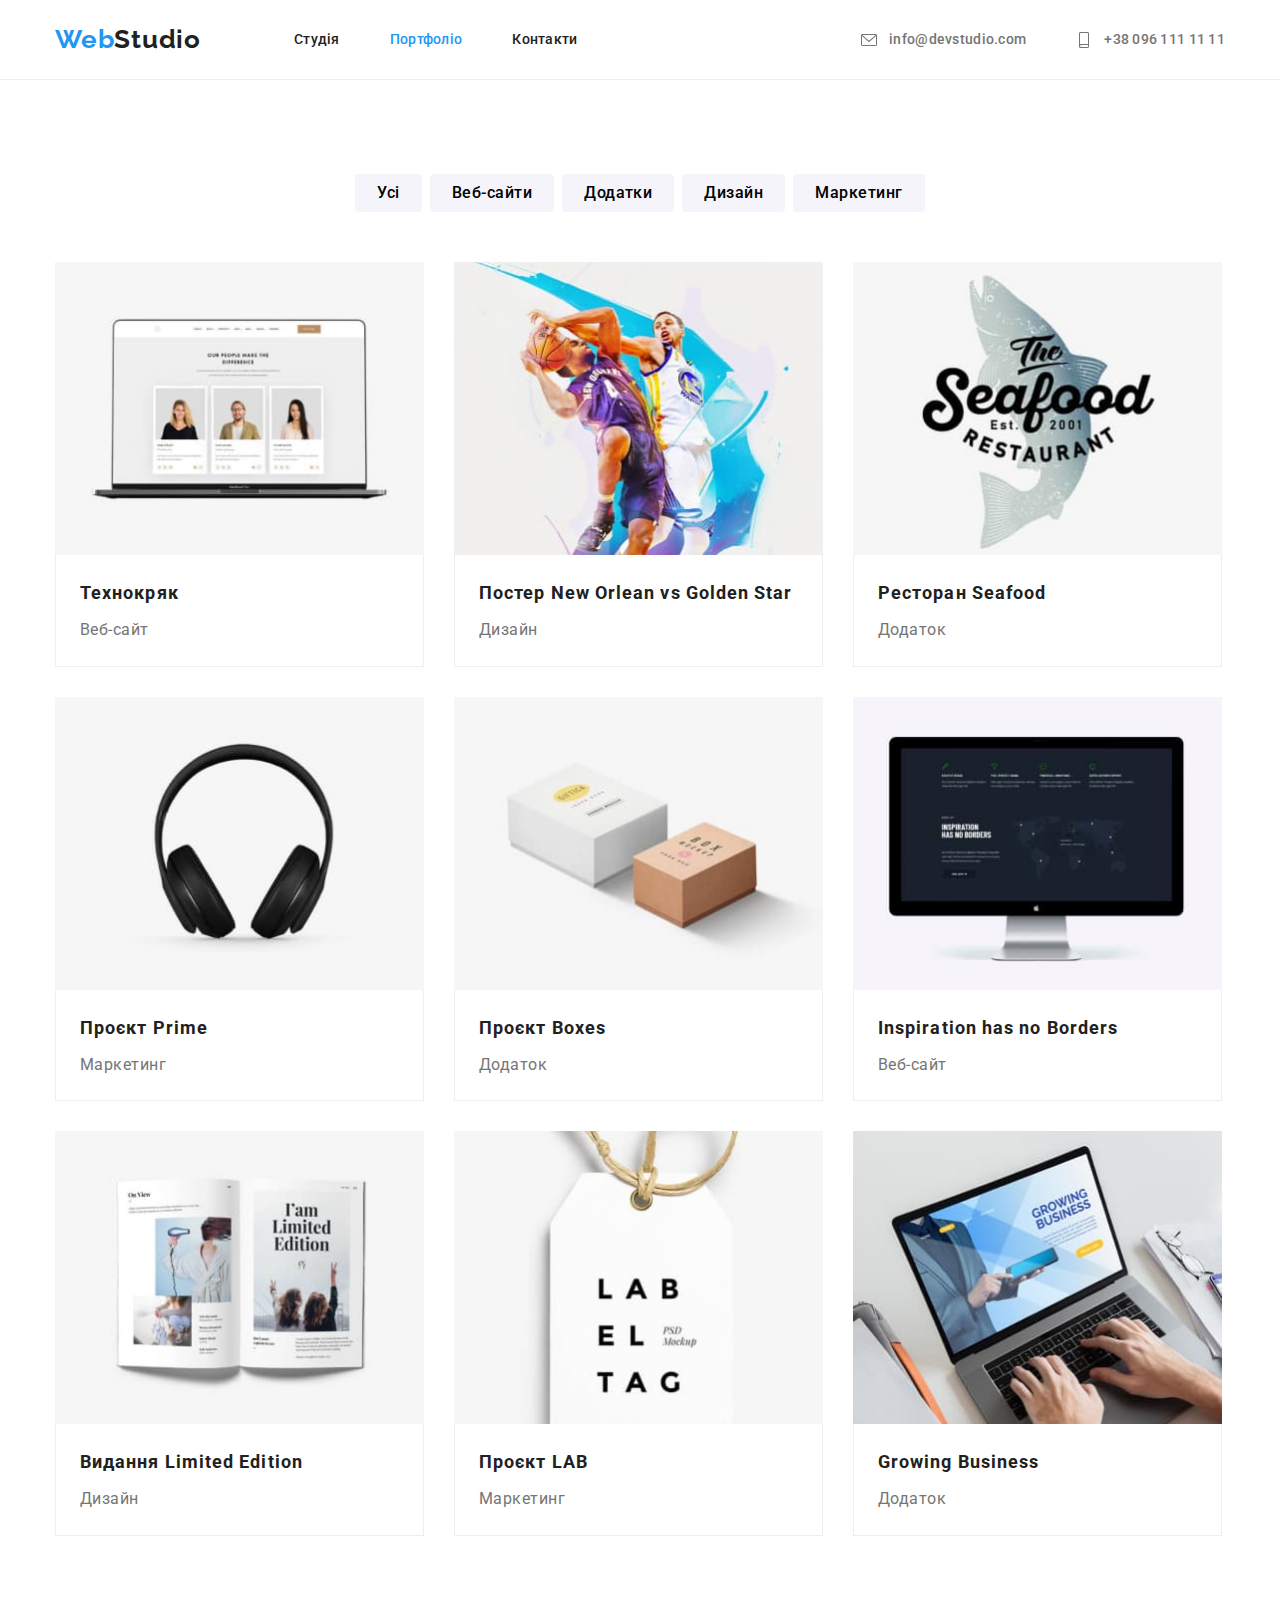
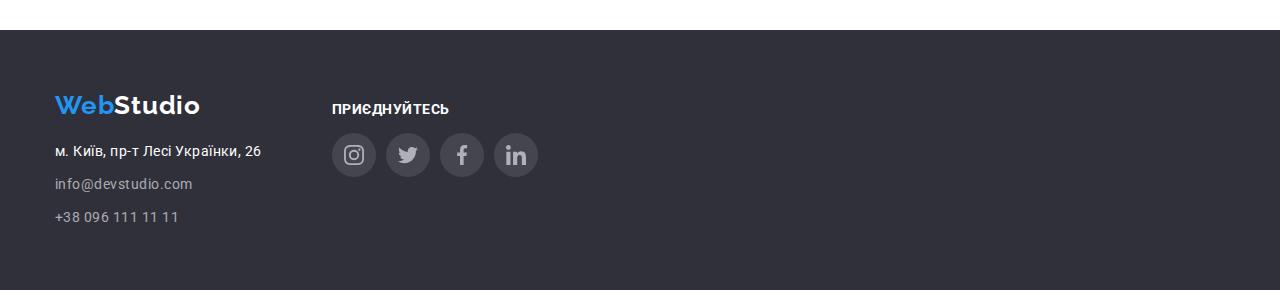
==== portfolio.html @ c371c7fb "Copy files into the new repo" ====
<!DOCTYPE html>
<html lang="uk">
  <head>
    <meta charset="UTF-8" />
    <meta http-equiv="X-UA-Compatible" content="IE=edge" />
    <meta name="viewport" content="width=device-width, initial-scale=1.0" />
    <title>Портфоліо</title>
    <link rel="preconnect" href="https://fonts.googleapis.com" />
    <link rel="preconnect" href="https://fonts.gstatic.com" crossorigin />
    <link
      href="https://fonts.googleapis.com/css2?family=Raleway:wght@700&family=Roboto:wght@400;500;700;900&display=swap"
      rel="stylesheet"
    />
    <link
      rel="stylesheet"
      href="https://cdnjs.cloudflare.com/ajax/libs/modern-normalize/1.1.0/modern-normalize.min.css"
    />
    <link rel="stylesheet" href="./css/styles.css" />
  </head>
  <body>
    <header>
      <div class="container container-header">
        <nav class="header-navigation">
          <a href="./index.html" class="logo">Web<span class="logo-dark">Studio</span></a>
          <ul class="site-nav">
            <li class="item">
              <a href="./index.html" class="link">Студія</a>
            </li>
            <li class="item">
              <a href="./portfolio.html" class="link current">Портфоліо</a>
            </li>
            <li class="item">
              <a href="" class="link">Контакти</a>
            </li>
          </ul>
        </nav>

        <ul class="head-contacts">
          <li class="item">
            <a href="mailto:info@devstudio.com" class="mail">
              <svg class="mail-icon-header">
                <use href="./images/icons.svg#icon-mail"></use>
              </svg>
              info@devstudio.com
            </a>
          </li>
          <li class="item">
            <a href="tel.+380961111111" class="phone">
              <svg class="phone-icon-header">
                <use href="./images/icons.svg#icon-smartphone"></use>
              </svg>
              +38 096 111 11 11
            </a>
          </li>
        </ul>
      </div>
    </header>

    <main>
      <section class="section portfolio">
        <div class="container">
          <h1 class="portfolio-hidden-title">Наші роботи на сторінці портфоліо</h1>

          <ul class="buttons-list">
            <li><button type="button" class="button">Усі</button></li>
            <li><button type="button" class="button">Веб-сайти</button></li>
            <li><button type="button" class="button">Додатки</button></li>
            <li><button type="button" class="button">Дизайн</button></li>
            <li><button type="button" class="button">Маркетинг</button></li>
          </ul>

          <ul class="project-set">
            <li class="project">
              <a class="section-link" href="">
                <img src="./images/portfolio/technokriak.jpg" alt="Зображення проєкту" width="369" />
                <div class="project-text-block">
                  <h2 class="project-title">Технокряк</h2>
                  <p class="project-text">Веб-сайт</p>
                </div>
              </a>
            </li>

            <li class="project">
              <a class="section-link" href="">
                <img
                  src="./images/portfolio/neworlean.jpg"
                  alt="Постер з двома чоловіками, що грають в баскетбол"
                  width="369"
                />
                <div class="project-text-block">
                  <h2 class="project-title">Постер New Orlean vs Golden Star</h2>
                  <p class="project-text">Дизайн</p>
                </div>
              </a>
            </li>

            <li class="project">
              <a class="section-link" href="">
                <img src="./images/portfolio/seafood.jpg" alt="Логотип ресторану морепродуктів" width="369" />
                <div class="project-text-block">
                  <h2 class="project-title">Ресторан Seafood</h2>
                  <p class="project-text">Додаток</p>
                </div>
              </a>
            </li>

            <li class="project">
              <a class="section-link" href="">
                <img src="./images/portfolio/prime.jpg" alt="Чорні навушники на білому фоні" width="369" />
                <div class="project-text-block">
                  <h2 class="project-title">Проєкт Prime</h2>
                  <p class="project-text">Маркетинг</p>
                </div>
              </a>
            </li>

            <li class="project">
              <a class="section-link" href="">
                <img src="./images/portfolio/box.jpg" alt="Дві коробки на білому фоні" width="369" />
                <div class="project-text-block">
                  <h2 class="project-title">Проєкт Boxes</h2>
                  <p class="project-text">Додаток</p>
                </div>
              </a>
            </li>

            <li class="project">
              <a class="section-link" href="">
                <img src="./images/portfolio/monitor.jpg" alt="Монітор із описом проєкту" width="369" />
                <div class="project-text-block">
                  <h2 class="project-title">Inspiration has no Borders</h2>
                  <p class="project-text">Веб-сайт</p>
                </div>
              </a>
            </li>

            <li class="project">
              <a class="section-link" href="">
                <img src="./images/portfolio/magazine.jpg" alt="Розгортка журналу" width="369" />
                <div class="project-text-block">
                  <h2 class="project-title">Видання Limited Edition</h2>
                  <p class="project-text">Дизайн</p>
                </div>
              </a>
            </li>

            <li class="project">
              <a class="section-link" href="">
                <img src="./images/portfolio/lab.jpg" alt="Макет проєкту" width="369" />
                <div class="project-text-block">
                  <h2 class="project-title">Проєкт LAB</h2>
                  <p class="project-text">Маркетинг</p>
                </div>
              </a>
            </li>

            <li class="project">
              <a class="section-link" href="">
                <img
                  src="./images/portfolio/business.jpg"
                  alt="Ноутбук із заставкою прєкту та руками на клавіатурі"
                  width="369"
                />
                <div class="project-text-block">
                  <h2 class="project-title">Growing Business</h2>
                  <p class="project-text">Додаток</p>
                </div>
              </a>
            </li>
          </ul>
        </div>
      </section>
    </main>
    <!-- Footer -->
    <footer>
      <section class="footer">
        <div class="container container-footer">
          <div class="main-info-footer">
            <a href="./index.html" class="logo logo-footer">Web<span class="logo-light">Studio</span></a>
            <address>
              <ul class="footer-contacts">
                <li>
                  <a
                    href="https://www.google.com/maps/place/GlobalLogic/data=!4m7!3m6!1s0x473add3457831ed7:0x76c75eca488087b6!8m2!3d49.8379832!4d24.0086337!16s%2Fg%2F11h6slklg1!19sChIJ1x6DVzTdOkcRtoeASMpex3Y?authuser=0&hl=uk&rclk=1"
                    target="_blank"
                    rel="noreferrer noopener nofollow"
                    class="location"
                    >м. Київ, пр-т Лесі Українки, 26
                  </a>
                </li>
                <li>
                  <a href="mailto:info@devstudio.com" class="mail">info@devstudio.com</a>
                </li>
                <li>
                  <a href="tel.+380961111111" class="phone">+38 096 111 11 11</a>
                </li>
              </ul>
            </address>
          </div>
          <div class="social-info-footer">
            <h3 class="follow-header">приєднуйтесь</h3>
            <ul class="ul-list">
              <li class="social-link-footer">
                <a href="" class="only-link">
                  <svg class="social-icon-footer" width="" height="">
                    <use href="./images/icons.svg#icon-instagram" width="20" height="20"></use>
                  </svg>
                </a>
              </li>
              <li class="social-link-footer">
                <a href="" class="only-link">
                  <svg class="social-icon-footer">
                    <use href="./images/icons.svg#icon-twitter" width="20" height="20"></use>
                  </svg>
                </a>
              </li>
              <li class="social-link-footer">
                <a href="" class="only-link">
                  <svg class="social-icon-footer">
                    <use href="./images/icons.svg#icon-facebook" width="20" height="20"></use>
                  </svg>
                </a>
              </li>
              <li class="social-link-footer">
                <a href="" class="only-link">
                  <svg class="social-icon-footer">
                    <use href="./images/icons.svg#icon-linkedin" width="20" height="20"></use>
                  </svg>
                </a>
              </li>
            </ul>
          </div>
        </div>
      </section>
    </footer>
  </body>
</html>
---- css/styles.css ----
:root {
  --basic-white: #ffffff;
  --primary-text-color: #757575;
  --title-text-color: #212121;
  --accent-color: #2196f3;
  --background-white: #f5f5f5;
  --background-grey-buttons: #f5f4fa;
  --background-grey: #2f303a;
  --header-border-grey: #ECECEC;
  --portfolio-cards-border:#EEEEEE;
  --icon-grey: #AFB1B8;
  --footer-contacts-soft-grey: rgba(255, 255, 255, 0.6);
  --hero-gradient: linear-gradient(to right,
      rgba(47, 48, 58, 0.4),
      rgba(47, 48, 58, 0.4));
  --social-link-footer: rgba(255, 255, 255, 0.1);
  --client-box-border: #AFB1B8;
  
}
/* --------------------------------Загальне оформлення для сторінки--------------------------------- */
body {
  background-color: var(--basic-white);
  color: var(--primary-text-color);

  font-family: Roboto, sans-serif;
  letter-spacing: 0.03em;
  font-size: 16px;
}
/* -------------------------------------СПІЛЬНІ КОНТЕЙНЕРИ----------------------------------------------- */
.container {
  margin-left: auto;
  margin-right: auto;
  padding-left: 15px;
  padding-right: 15px;
  width: 1200px;
}
/* -----------------------------------Спільне скидання стилів ---------------------------------------- */
h1,
h2,
h3,
h4,
h5,
h6,
p,
ul {
  margin-top: 0;
  margin-bottom: 0;
}

ul {
  list-style: none;
}

/* -------------------------------------------Header----------------------------------------------------- */

header {
  border-bottom: 1px solid var(--header-border-grey);
}

.container-header {
  display: flex;
  align-items: center;

}

.header-navigation {
  display: flex;
  align-items: center;
}

.site-nav {
  display: flex;
  align-items: center;
  padding: 0;
  margin-left: 93px;
}

.site-nav .item:not(:last-child) {
  margin-right: 50px;
  margin-bottom: 0px;
}

.site-nav .link {
  display: block;
  padding-top: 32px;
  padding-bottom: 32px;


  color: var(--title-text-color);
  text-decoration: none;
  font-weight: 500;
  font-size: 14px;
  line-height: 1.1;
  letter-spacing: 0.02em;
}


.site-nav .link.current {
  color: var(--accent-color);
}


/* .mail-icon-header,
.phone-icon-header {

} */
/* -------------------------------------------Logo general------------------------------------------------ */
.logo {
  font-family: Raleway;
  font-weight: 700;
  font-size: 26px;
  line-height: 1.17;
  letter-spacing: 0.03em;

  color: var(--accent-color);
  text-decoration-line: none;
  
}

.logo-dark {
  color: var(--title-text-color);
}

.logo-light {
  color: var(--basic-white);
}


/* -----------------------------------------Header contacts-------------------------------------------- */

.head-contacts {
  display: block;
  display: flex;
  padding: 0;
  margin-left: auto;
  font-size: 14px;
}

.head-contacts .phone,
.head-contacts .mail {
  font-weight: 500;
  line-height: 1.14;
  letter-spacing: 0.02em;
  color: var(--primary-text-color);
}

.head-contacts .item + .item {
margin-left: 50px;
}

.phone,
.mail,
.location {
  text-decoration: none;
  font-size: 14px;
  line-height: 1.7;
}

.location {
  color: var(--basic-white);
}

.phone, 
.mail {
  color: var(--footer-contacts-soft-grey);
  display: flex;
  column-gap: 12px;
}

.phone:hover,
.phone:focus,
.mail:focus,
.mail:hover {
  color: var(--accent-color);
}

.mail:hover .mail-icon-header,
.mail:focus .mail-icon-header,
.phone:hover .phone-icon-header,
.phone:focus .phone-icon-header {
  fill: var(--accent-color);
}


.mail-icon-header,
.phone-icon-header {
  Width: 16px;
  Height: 16px;
  fill: var(--primary-text-color);
}
/* ----------------------------------------- hero---------------------------------------------------- */

.hero {
  padding-top: 200px;
  padding-bottom: 200px;
  text-align: center;

  background-color: var(--background-grey);
  background-image: var(--hero-gradient),
  url(../images/hero-bg.jpg);
  background-repeat: no-repeat;
  background-position: center;
  background-size: cover;
  max-width: 1600px;
  height: 600px;
  margin: auto;

}

.hero-title {
  width: 696px;
  margin-left: auto;
  margin-right: auto;
  margin-bottom: 30px;

  color: var(--basic-white);
  font-weight: 900;
  font-size: 44px;
  line-height: 1.36;
  text-transform: uppercase;
}
/* -----------------------------------------Hero button-------------------------------------------- */
.order {
  display: block;
  margin: auto;
  border-radius: 4px;
  padding: 10px 32px;

  background-color: var(--accent-color);
  color: var(--basic-white);
  border: none;

  font-weight: 700;
  line-height: 1.9;
  letter-spacing: 0.06em;
}

/* -----------------------------------General sections block -------------------------------------*/


.section {
  padding-top: 94px;
  padding-bottom: 94px;
}


.section .text {
  font-size: 14px;
  line-height: 1.7;
}

.section-link {
  color: var(--primary-text-color);
  text-decoration: none;
}

.section-title {
  margin-top: 0px;
  margin-bottom: 50px;

  color: var(--title-text-color);
  font-size: 36px;
  line-height: 1.2;
  text-align: center;
}

/* -----------------------------------------Section Advantages--------------------------------------*/

.advantages-list {
  display: flex;
  gap: 30px;
  padding: 0;
  margin: 0;
  margin: 0px;
}


.advantage-name,
.person-name {
  margin-bottom: 10px;
  color: var(--title-text-color);
}

.advantage-name {
  font-size: 14px;
  line-height: 1.14;
  margin-top: 30px;
}

.advantages-title,
.portfolio-hidden-title {
  position: absolute;
  width: 1px;
  height: 1px;
  margin: -1px;
  border: 0;
  padding: 0;

  white-space: nowrap;
  clip-path: inset(100%);
  clip: rect(0 0 0 0);
  overflow: hidden;
}

.advantages-text {
  margin-top: 0px;
  margin-bottom: 0px;
}

.project-title {
  color: var(--title-text-color);
  font-size: 18px;
  line-height: 2;
  letter-spacing: 0.06em;
}
.project-text {
  line-height: 1.9;
}

.icon-box {
  width: 270px;
  height: 120px;
  border-radius: 4px;
  background-color: #F5F4FA;
  display: flex;
  justify-content: center;
  align-items: center;
 
}

/* -----------------------------------Section Work (what we do)-------------------------------- */
.work {
    display: flex;
    gap: 30px;
    padding: 0;
    margin: 0;
    margin: 0px
}

.work-section {
  padding-top: 0;
}

img {
  display: block;
}
/* --------------------------------------Section Team------------------------------ */

.team{
  display: flex;
  padding: 0;
  gap: 30px;
  flex-basis: calc((100% - 90)/4) 
}

.team-section {
background-color: var(--background-grey-buttons);
}

.person-list {
  background-color: var(--basic-white);
  box-shadow: 0px 1px 3px rgba(0, 0, 0, 0.12), 0px 1px 1px rgba(0, 0, 0, 0.14), 0px 2px 1px rgba(0, 0, 0, 0.2);
  border-radius: 0px 0px 4px 4px;
}

.person-card {
  text-align: center;
  padding-top: 30px;
}

.person-name {
  margin-bottom: 10px;

  font-weight: 500;
  font-size: 16px;
  line-height: 1.2;
}

.team-position {
  margin-bottom: 16px;
}

.social-links {

  display: flex;
  justify-content: center;
  text-align: center;
  gap: 10px;

  padding: 0;
  padding-left: 32px;
  padding-right: 32px;
  padding-bottom: 30px;
}

.social-link-list {
  width: 44px;
  height: 44px;

}

.social-link {
  display: flex;
  width: 100%;
  height: 100%;
  border-radius: 50%;
  
  align-items: center;
  justify-content: center;
}

.social-link:hover .social-icon ,
.social-link:focus .social-icon {
  fill: var(--basic-white);
 
}

.social-link:hover ,
.social-link:focus  {
  background-color: var(--accent-color);
  

}
.social-icon {

  fill: var(--icon-grey);

}


/* --------------------------------------Section clients------------------------------ */
 
.client-list {
  display: flex;
  gap: 30px;
  justify-content: center;
  text-align: center;
  
}

.client-box{
  width: 170px;
  height: 92px;
  display: flex;
  align-items: center;

  border: 1px solid var(--client-box-border);
  border-radius: 4%;
}

.client-link {
  width: 100%;
  height: 100%;
  display: flex;
  justify-content: center;
  align-items: center;
}

.client-box:hover,
.client-box:focus {
  border: 1px solid var(--accent-color);
}


.client-icon {
  display: flex;
  align-items: center;
  fill: var(--icon-grey);

}

.client-icon:hover,
.client-icon:focus {
  fill: var(--accent-color);
}

/* ---------------------------------------P O R T F O L I O ---------------------------------------*/

 .buttons-list .button:hover,
 .buttons-list .button:focus {
  box-shadow: 0px 3px 1px rgba(0, 0, 0, 0.1), 0px 1px 2px rgba(0, 0, 0, 0.08), 0px 2px 2px rgba(0, 0, 0, 0.12);
}

.button {
  cursor: pointer;
  font-family: inherit;
  font-size: inherit;
}

.buttons-list .button {
  display: block;
  margin: auto;
  border-radius: 4px;
  border: none;
  padding: 6px 22px;
  text-align: center;


  background-color: var(--background-grey-buttons);
  line-height: 1.6;
  letter-spacing: inherit;
  font-weight: 500;
}

.buttons-list {
  display: flex;
  justify-content: center;
  padding: 0;
  margin-bottom: 50px;
  gap: 8px;

}

.buttons-list .button:hover,
.buttons-list .button:focus {
  background-color: var(--accent-color);
  color: var(--basic-white);
}


.project-set {
  display: flex;
  flex-wrap: wrap;
  padding: 0;
  gap: 30px;
  flex-basis: calc((100% - 60)/3);
}

.project-card {
  width: 370px;
  height: 404px;
  border: 1px solid var(--portfolio-cards-border);
}

.project-title {
  margin-bottom: 4px;
}

.project-text-block {

  border: 1px solid var(--portfolio-cards-border);
  padding: 20px 24px;
  border-top: none;
}

.project:hover,
.project:focus {
  box-shadow: 0px 1px 1px rgba(0, 0, 0, 0.12), 0px 4px 4px rgba(0, 0, 0, 0.06), 1px 4px 6px rgba(0, 0, 0, 0.16);
}

.project:hover,
.project:focus {
  box-shadow: 
  1, 4, 6, 0, rgba(0, 0, 0, 0.16),
  0, 4, 4, 0, rgba(0, 0, 0, 0.06),
  0, 1, 1, 0, rgba(0, 0, 0, 0.12);
}

/* --------------------------------------Footer--------------------------------------------------- */

.footer {
  background-color: var(--background-grey);
  padding-top: 60px;
  padding-bottom: 60px;
}

.footer-contacts {
  display: flex;
  flex-direction: column;
  gap: 9px;
  padding-left: 0;
  margin-top: 20px;

  font-style: normal;
}




.container-footer {
  display: flex;
  gap: 70px;
  align-items: baseline;
}

.social-info-footer {
  display: flex;
  flex-direction: column;
  justify-content: center;
}

.ul-list {
display: flex;
justify-content: center;
gap: 10px;
}

.follow-header {
  
  margin-bottom: 20px;
  margin-left: 0px;
  text-transform: uppercase;
  color: var(--basic-white);
  font-size: 14px;
  line-height: 0.42;
}

.ul-list {
      display: flex;
      justify-content: center;
      align-items: center;
      text-align: center;
      gap: 10px;
  
      padding: 0;
      padding-left: 0px;
      padding-right: 0px;
      padding-bottom: 0px;
}

.social-link-footer {
  width: 44px;
  height: 44px;
  background-color: var(--social-link-footer);
  border-radius: 50%;
}

.only-link {
  display: flex;
  width: 100%;
  height: 100%;
  border-radius: 50%;
  
  align-items: center;
  justify-content: center;
  text-decoration: none;
}

.social-link-footer:hover .social-icon-footer,
.social-link-footer:focus .social-icon-footer {
  background-color: var(--accent-color);
  fill: var(--basic-white);

}

.social-link-footer:hover,
.social-link-footer:focus {
  background-color: var(--accent-color);

}

.social-icon-footer {
  display: flex;
  align-items: center;
  width: 20px;
  height: 20px;
  fill: var(--icon-grey);
}
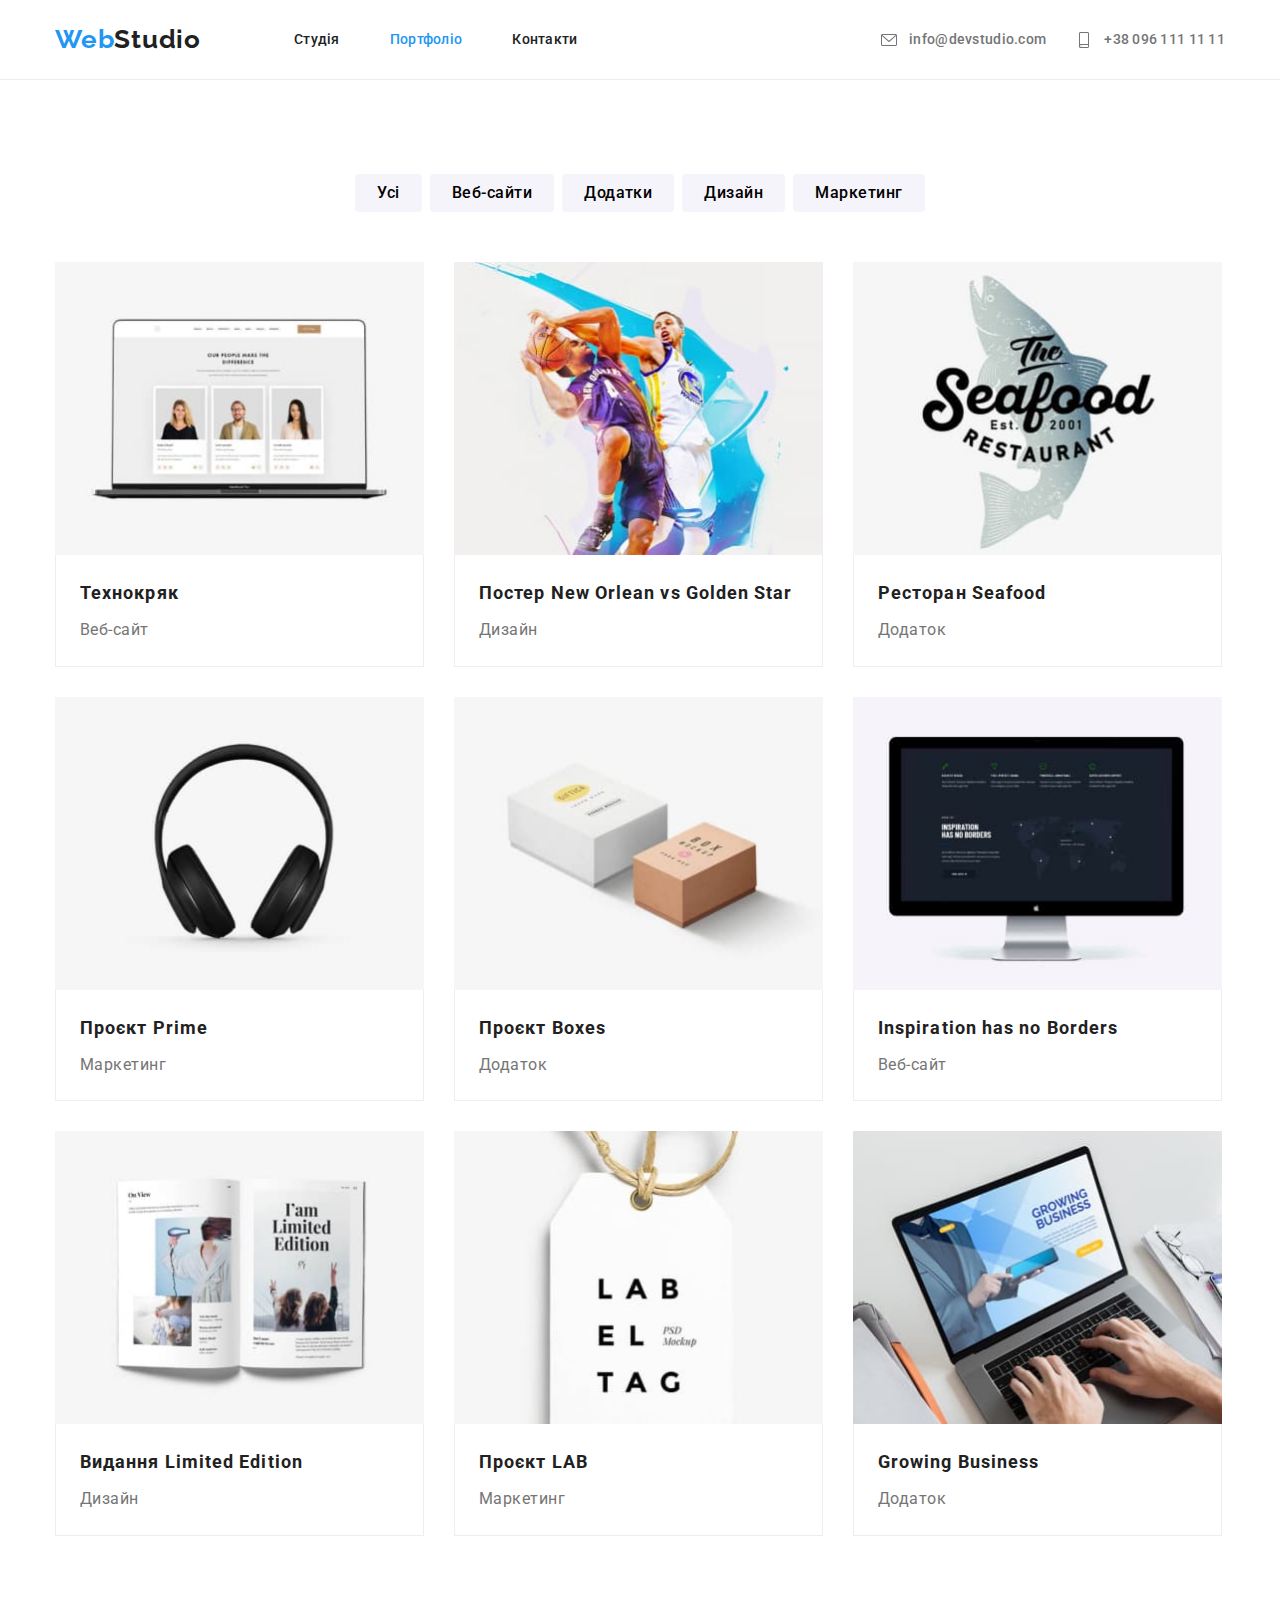
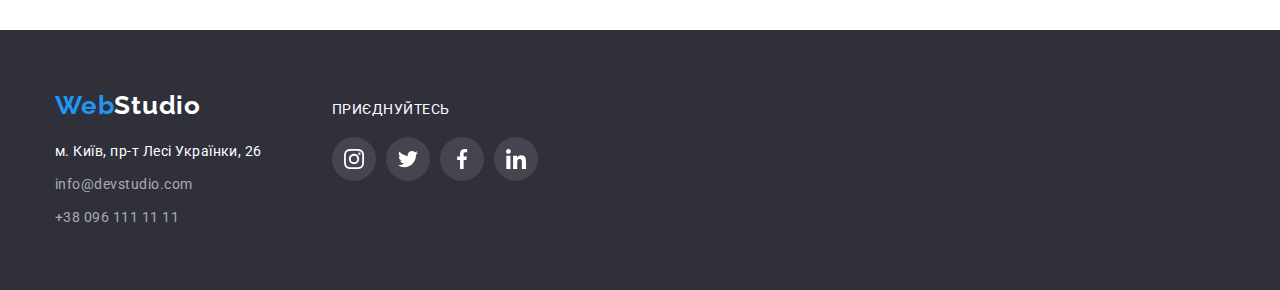
==== commit d61314f7: "Hover animation and part of modal" ====
--- a/portfolio.html
+++ b/portfolio.html
@@ -18,6 +18,7 @@
     <link rel="stylesheet" href="./css/styles.css" />
   </head>
   <body>
+    
     <header>
       <div class="container container-header">
         <nav class="header-navigation">
@@ -55,7 +56,6 @@
         </ul>
       </div>
     </header>
-
     <main>
       <section class="section portfolio">
         <div class="container">
@@ -72,7 +72,13 @@
           <ul class="project-set">
             <li class="project">
               <a class="section-link" href="">
-                <img src="./images/portfolio/technokriak.jpg" alt="Зображення проєкту" width="369" />
+                <div class="project-overlay">
+                  <img src="./images/portfolio/technokriak.jpg" alt="Зображення проєкту" width="369" />
+                  <p class="project-paragrapf">
+                    Ресурс пропонує комплексні пропозиції з різним рівнем функціоналу та сервісів. Все це дозволить
+                    відвідувачу отримати вичерпні відомості про компанію чи приватну особу.
+                  </p>
+                </div>
                 <div class="project-text-block">
                   <h2 class="project-title">Технокряк</h2>
                   <p class="project-text">Веб-сайт</p>
@@ -198,7 +204,7 @@
             </address>
           </div>
           <div class="social-info-footer">
-            <h3 class="follow-header">приєднуйтесь</h3>
+            <p class="follow-header">приєднуйтесь</p>
             <ul class="ul-list">
               <li class="social-link-footer">
                 <a href="" class="only-link">
@@ -234,4 +240,4 @@
       </section>
     </footer>
   </body>
-</html>
+</html>--- a/css/styles.css
+++ b/css/styles.css
@@ -9,13 +9,17 @@
   --background-grey: #2f303a;
   --header-border-grey: #ECECEC;
   --portfolio-cards-border:#EEEEEE;
-  --icon-grey: #AFB1B8;
+  --icon-white: rgba(255, 255, 255, 1);
+  --icon-grey: rgba(175, 177, 184, 1);
   --footer-contacts-soft-grey: rgba(255, 255, 255, 0.6);
   --hero-gradient: linear-gradient(to right,
       rgba(47, 48, 58, 0.4),
       rgba(47, 48, 58, 0.4));
   --social-link-footer: rgba(255, 255, 255, 0.1);
   --client-box-border: #AFB1B8;
+  --about-header-color: rgba(255, 255, 255, 1);
+  --about-header-bg-color: rgba(47, 48, 58, 0.8);
+  --portf-project-overflow: rgba(33, 150, 243, 0.9);
   
 }
 /* --------------------------------Загальне оформлення для сторінки--------------------------------- */
@@ -95,6 +99,10 @@
   letter-spacing: 0.02em;
 }
 
+.site-nav .link:hover,
+.site-nav .link:focus {
+  color: var(--accent-color);
+}
 
 .site-nav .link.current {
   color: var(--accent-color);
@@ -146,7 +154,7 @@
 }
 
 .head-contacts .item + .item {
-margin-left: 50px;
+margin-left: 30px;
 }
 
 .phone,
@@ -166,6 +174,11 @@
   color: var(--footer-contacts-soft-grey);
   display: flex;
   column-gap: 12px;
+
+  transition-property: color;
+  transition-duration: 250ms;
+  transition-timing-function: cubic-bezier(0.4, 0, 0.2, 1);
+  
 }
 
 .phone:hover,
@@ -188,6 +201,10 @@
   Width: 16px;
   Height: 16px;
   fill: var(--primary-text-color);
+
+  transition-property: fill;
+  transition-duration: 250ms;
+  transition-timing-function: cubic-bezier(0.4, 0, 0.2, 1);
 }
 /* ----------------------------------------- hero---------------------------------------------------- */
 
@@ -203,7 +220,6 @@
   background-position: center;
   background-size: cover;
   max-width: 1600px;
-  height: 600px;
   margin: auto;
 
 }
@@ -345,6 +361,28 @@
 img {
   display: block;
 }
+
+.about-box {
+  position: relative;
+}
+
+.about-header {
+  position: absolute;
+  font-size: 14px;
+  line-height: 1.17;
+  text-transform: uppercase;
+  text-align: center;
+
+  color: var(--about-header-color);
+  background-color: var(--about-header-bg-color);
+  width: 100%;
+  left: 0px;
+  bottom: 0px;
+  padding-top: 27px;
+  padding-bottom: 27px;
+ 
+}
+
 /* --------------------------------------Section Team------------------------------ */
 
 .team{
@@ -408,6 +446,10 @@
   
   align-items: center;
   justify-content: center;
+
+  transition-property: background-color;
+  transition-duration: 250ms;
+  transition-timing-function: cubic-bezier(0.4, 0, 0.2, 1);
 }
 
 .social-link:hover .social-icon ,
@@ -424,7 +466,11 @@
 }
 .social-icon {
 
-  fill: var(--icon-grey);
+fill: var(--icon-grey);
+
+transition-property: fill;
+transition-duration: 250ms;
+transition-timing-function: cubic-bezier(0.4, 0, 0.2, 1);
 
 }
 
@@ -432,6 +478,7 @@
 /* --------------------------------------Section clients------------------------------ */
  
 .client-list {
+  padding: 0;
   display: flex;
   gap: 30px;
   justify-content: center;
@@ -444,9 +491,7 @@
   height: 92px;
   display: flex;
   align-items: center;
-
-  border: 1px solid var(--client-box-border);
-  border-radius: 4%;
+  
 }
 
 .client-link {
@@ -455,10 +500,22 @@
   display: flex;
   justify-content: center;
   align-items: center;
-}
-
-.client-box:hover,
-.client-box:focus {
+
+  border: 1px solid var(--client-box-border);
+  border-radius: 4%;
+
+  transition-property: border;
+  transition-duration: 250ms;
+  transition-timing-function: cubic-bezier(0.4, 0, 0.2, 1);
+}
+
+.client-link:hover .client-icon,
+.client-link:focus .client-icon {
+  fill: var(--accent-color);
+}
+
+.client-link:hover,
+.client-link:focus {
   border: 1px solid var(--accent-color);
 }
 
@@ -468,11 +525,10 @@
   align-items: center;
   fill: var(--icon-grey);
 
-}
-
-.client-icon:hover,
-.client-icon:focus {
-  fill: var(--accent-color);
+  transition-property: fill;
+  transition-duration: 250ms;
+  transition-timing-function: cubic-bezier(0.4, 0, 0.2, 1);
+
 }
 
 /* ---------------------------------------P O R T F O L I O ---------------------------------------*/
@@ -481,13 +537,13 @@
  .buttons-list .button:focus {
   box-shadow: 0px 3px 1px rgba(0, 0, 0, 0.1), 0px 1px 2px rgba(0, 0, 0, 0.08), 0px 2px 2px rgba(0, 0, 0, 0.12);
 }
-
+/* general button (hero+portf) */
 .button {
   cursor: pointer;
   font-family: inherit;
   font-size: inherit;
 }
-
+/* portf only */
 .buttons-list .button {
   display: block;
   margin: auto;
@@ -501,6 +557,12 @@
   line-height: 1.6;
   letter-spacing: inherit;
   font-weight: 500;
+
+  transition-property: color, background-color, box-shadow;
+  transition-duration: 250ms;
+  transition-timing-function: cubic-bezier(0.4, 0, 0.2, 1);
+
+  
 }
 
 .buttons-list {
@@ -547,14 +609,56 @@
 .project:hover,
 .project:focus {
   box-shadow: 0px 1px 1px rgba(0, 0, 0, 0.12), 0px 4px 4px rgba(0, 0, 0, 0.06), 1px 4px 6px rgba(0, 0, 0, 0.16);
-}
-
-.project:hover,
-.project:focus {
-  box-shadow: 
-  1, 4, 6, 0, rgba(0, 0, 0, 0.16),
-  0, 4, 4, 0, rgba(0, 0, 0, 0.06),
-  0, 1, 1, 0, rgba(0, 0, 0, 0.12);
+
+}
+
+.project:hover .project-paragrapf,
+.project:focus .project-paragrapf  {
+  transform: translateY(0%);
+
+}
+
+.project {
+  transition-property: box-shadow;
+  transition-duration: 250ms;
+  transition-timing-function: cubic-bezier(0.4, 0, 0.2, 1);
+  
+}
+
+.project-overlay {
+  position: relative;
+  overflow: hidden;
+
+
+}
+
+.project-paragrapf {
+  position: absolute;
+  width: 100%;
+  height: 100%;
+  font-weight: 400;
+  line-height: 1.5;
+  font-size: 18px;
+  top: 0;
+
+  left: 0px;
+  bottom: 0px;
+  padding-top: 63px;
+  padding-bottom: 63px;
+  padding-left: 24px;
+  padding-right: 24px ;
+
+  transform: translateY(100%);
+  transition-property: transform;
+  transition-duration: 250ms;
+  transition-timing-function: cubic-bezier(0.4, 0, 0.2, 1);
+
+
+
+
+  color: var(--about-header-color);
+  background-color: var(--portf-project-overflow);
+
 }
 
 /* --------------------------------------Footer--------------------------------------------------- */
@@ -603,57 +707,112 @@
   text-transform: uppercase;
   color: var(--basic-white);
   font-size: 14px;
-  line-height: 0.42;
+  line-height: 1.17;
 }
 
 .ul-list {
-      display: flex;
-      justify-content: center;
-      align-items: center;
-      text-align: center;
-      gap: 10px;
-  
-      padding: 0;
-      padding-left: 0px;
-      padding-right: 0px;
-      padding-bottom: 0px;
+  display: flex;
+  justify-content: center;
+  align-items: center;
+  text-align: center;
+  gap: 10px;
+  
+  padding: 0;
+  padding-left: 0px;
+  padding-right: 0px;
+  padding-bottom: 0px;
 }
 
 .social-link-footer {
   width: 44px;
   height: 44px;
-  background-color: var(--social-link-footer);
-  border-radius: 50%;
-}
-
+  
+
+}
+/* посилання на соцмережі */
 .only-link {
   display: flex;
   width: 100%;
   height: 100%;
   border-radius: 50%;
+  background-color: var(--social-link-footer);
+  border-radius: 50%;
   
   align-items: center;
   justify-content: center;
   text-decoration: none;
-}
-
-.social-link-footer:hover .social-icon-footer,
-.social-link-footer:focus .social-icon-footer {
+
+  transition-property: background-color;
+  transition-duration: 250ms;
+  transition-timing-function: cubic-bezier(0.4, 0, 0.2, 1);
+
+}
+
+.only-link:hover .social-icon-footer,
+.only-link:focus .social-icon-footer {
+  fill: var(--basic-white);
+
+}
+
+.only-link:hover,
+.only-link:focus {
   background-color: var(--accent-color);
-  fill: var(--basic-white);
-
-}
-
-.social-link-footer:hover,
-.social-link-footer:focus {
-  background-color: var(--accent-color);
 
 }
 
 .social-icon-footer {
   display: flex;
+  justify-content: center;
   align-items: center;
   width: 20px;
   height: 20px;
-  fill: var(--icon-grey);
+  fill: var(--icon-white);
+
+  transition-property: fill;
+  transition-duration: 250ms;
+  transition-timing-function: cubic-bezier(0.4, 0, 0.2, 1);
+}
+
+.backdrop {
+  position: fixed;
+  top: 0;
+  width: 100%;
+  height: 100%;
+  background-color: rgba(0, 0, 0, 0.2);
+}
+
+.modal {
+  width: 528px;
+  min-height: 581px;
+  position: absolute;
+  top: 50%;
+  left: 50%;
+  transform: translate(-50%, -50%);
+
+
+  background-color: rgba(255, 255, 255, 1);
+  box-shadow: 0px 1px 3px rgba(0, 0, 0, 0.12), 0px 1px 1px rgba(0, 0, 0, 0.14), 0px 2px 1px rgba(0, 0, 0, 0.2);
+  border-radius: 4px;
+}
+
+.modal-close {
+  position: absolute;
+  right: 10px;
+  top: 10px;
+
+  width: 30px;
+  height: 30px;
+  border: 1px solid tomato;
+  border-radius: 50%;
+  background-color: #ffffff;
+
+  transition-property: fill;
+  transition-duration: 250ms;
+  transition-timing-function: cubic-bezier(0.4, 0, 0.2, 1);
+}
+
+.is-hidden {
+  opacity: 0;
+  visibility: hidden;
+  pointer-events: none;
 }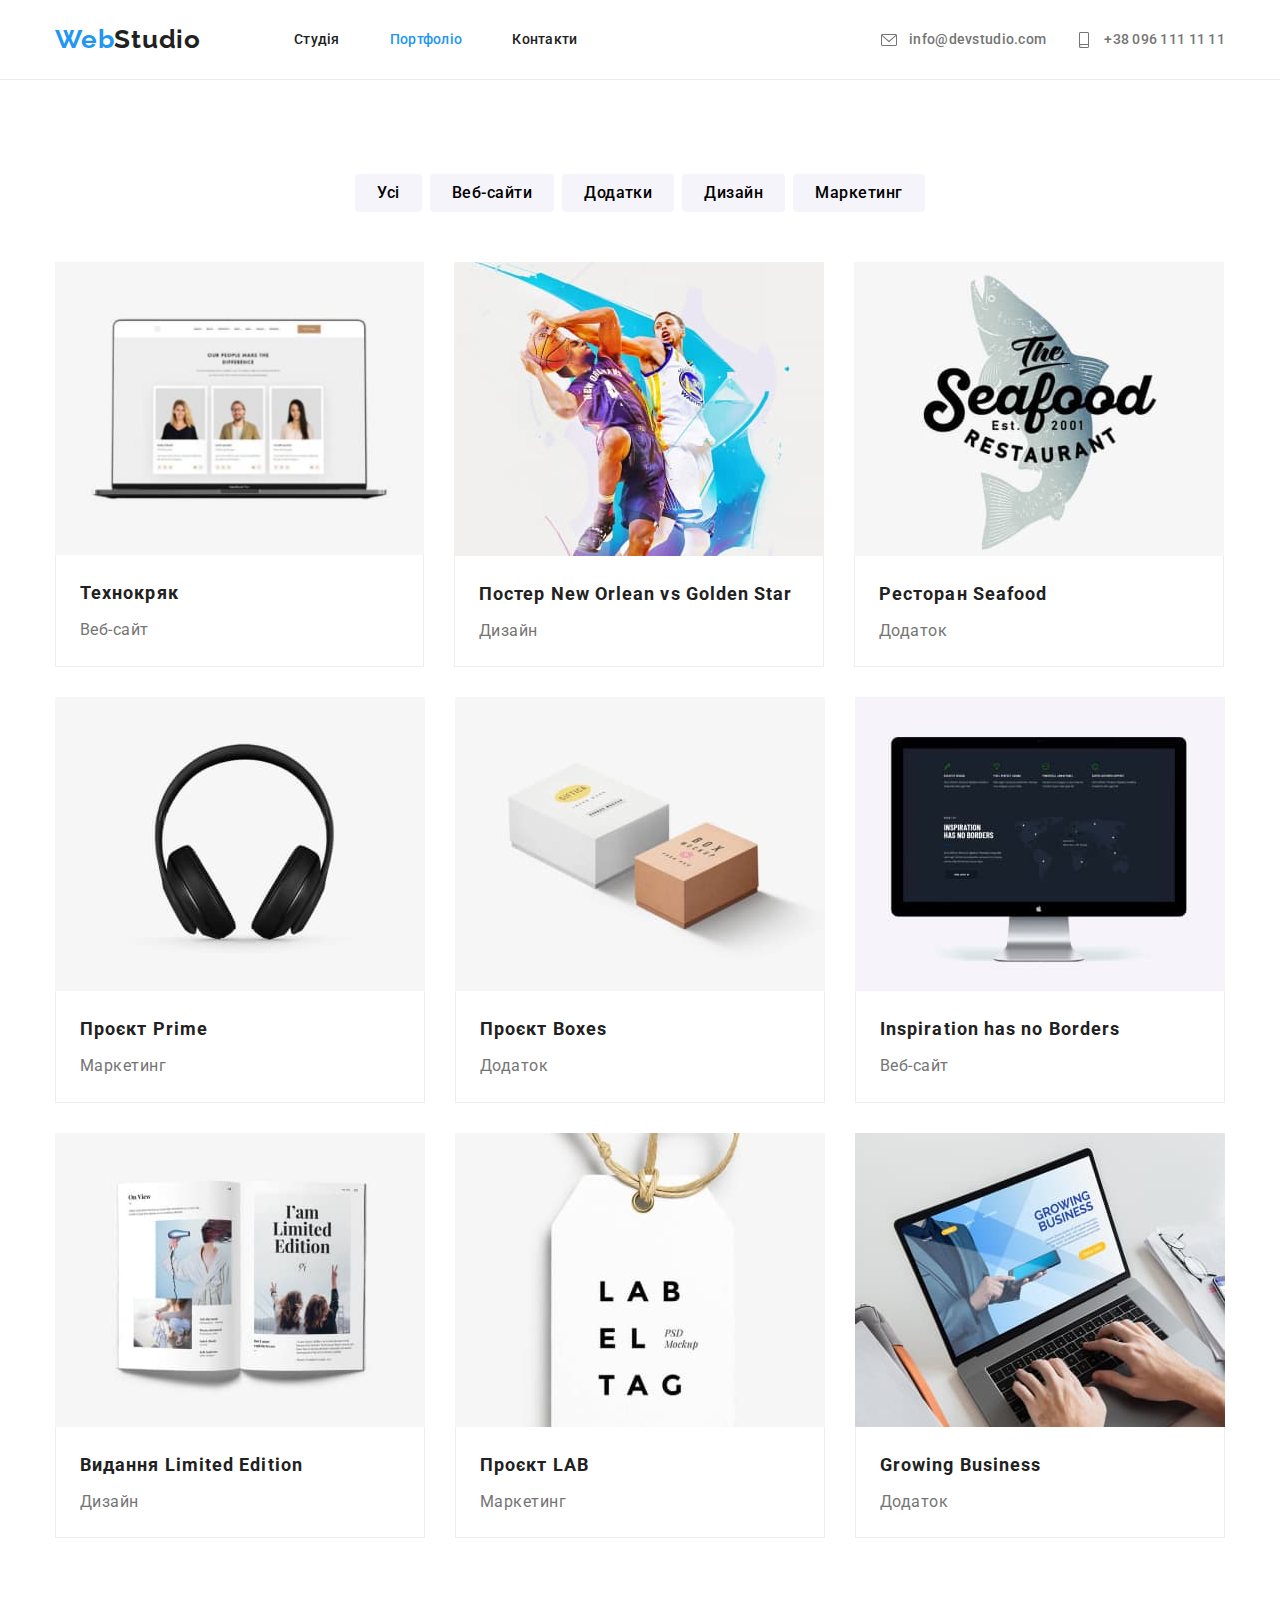
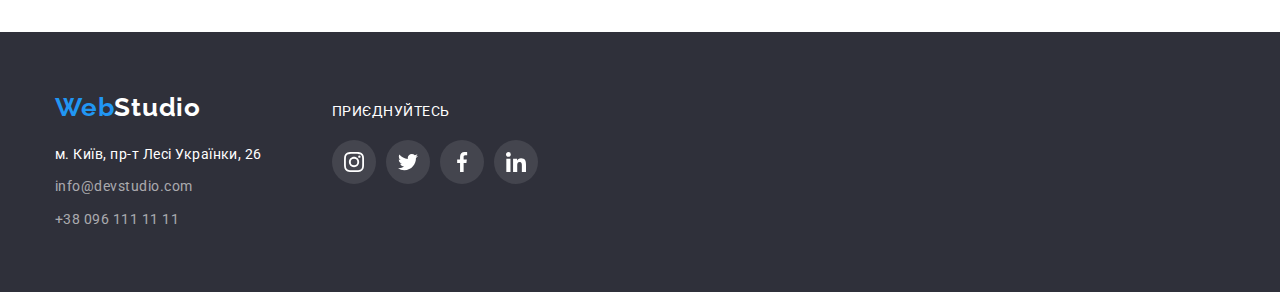
==== commit 178fce52: "Creating modal (with js), adding animation to portfolio page" ====
--- a/portfolio.html
+++ b/portfolio.html
@@ -88,11 +88,17 @@
 
             <li class="project">
               <a class="section-link" href="">
-                <img
+               <div class="project-overlay">
+                 <img
                   src="./images/portfolio/neworlean.jpg"
                   alt="Постер з двома чоловіками, що грають в баскетбол"
-                  width="369"
+                  width="370"
                 />
+                 <p class="project-paragrapf">
+                    Ресурс пропонує комплексні пропозиції з різним рівнем функціоналу та сервісів. Все це дозволить
+                    відвідувачу отримати вичерпні відомості про компанію чи приватну особу.
+                </p>
+               </div>
                 <div class="project-text-block">
                   <h2 class="project-title">Постер New Orlean vs Golden Star</h2>
                   <p class="project-text">Дизайн</p>
@@ -102,7 +108,13 @@
 
             <li class="project">
               <a class="section-link" href="">
-                <img src="./images/portfolio/seafood.jpg" alt="Логотип ресторану морепродуктів" width="369" />
+              <div class="project-overlay">
+                <img src="./images/portfolio/seafood.jpg" alt="Логотип ресторану морепродуктів" width="370" />
+                <p class="project-paragrapf">
+                  Ресурс пропонує комплексні пропозиції з різним рівнем функціоналу та сервісів. Все це дозволить
+                  відвідувачу отримати вичерпні відомості про компанію чи приватну особу.
+                </p>
+                </div>
                 <div class="project-text-block">
                   <h2 class="project-title">Ресторан Seafood</h2>
                   <p class="project-text">Додаток</p>
@@ -112,7 +124,13 @@
 
             <li class="project">
               <a class="section-link" href="">
-                <img src="./images/portfolio/prime.jpg" alt="Чорні навушники на білому фоні" width="369" />
+                <div class="project-overlay">
+                <img src="./images/portfolio/prime.jpg" alt="Чорні навушники на білому фоні" width="370" />
+                <p class="project-paragrapf">
+                    Ресурс пропонує комплексні пропозиції з різним рівнем функціоналу та сервісів. Все це дозволить
+                    відвідувачу отримати вичерпні відомості про компанію чи приватну особу.
+                </p>
+                </div>
                 <div class="project-text-block">
                   <h2 class="project-title">Проєкт Prime</h2>
                   <p class="project-text">Маркетинг</p>
@@ -122,7 +140,13 @@
 
             <li class="project">
               <a class="section-link" href="">
-                <img src="./images/portfolio/box.jpg" alt="Дві коробки на білому фоні" width="369" />
+                <div class="project-overlay">
+                <img src="./images/portfolio/box.jpg" alt="Дві коробки на білому фоні" width="370" />
+                <p class="project-paragrapf">
+                    Ресурс пропонує комплексні пропозиції з різним рівнем функціоналу та сервісів. Все це дозволить
+                    відвідувачу отримати вичерпні відомості про компанію чи приватну особу.
+                </p>
+                </div>
                 <div class="project-text-block">
                   <h2 class="project-title">Проєкт Boxes</h2>
                   <p class="project-text">Додаток</p>
@@ -132,7 +156,13 @@
 
             <li class="project">
               <a class="section-link" href="">
-                <img src="./images/portfolio/monitor.jpg" alt="Монітор із описом проєкту" width="369" />
+                <div class="project-overlay">
+                <img src="./images/portfolio/monitor.jpg" alt="Монітор із описом проєкту" width="370" />
+                <p class="project-paragrapf">
+                    Ресурс пропонує комплексні пропозиції з різним рівнем функціоналу та сервісів. Все це дозволить
+                    відвідувачу отримати вичерпні відомості про компанію чи приватну особу.
+                </p>
+                </div>
                 <div class="project-text-block">
                   <h2 class="project-title">Inspiration has no Borders</h2>
                   <p class="project-text">Веб-сайт</p>
@@ -142,7 +172,13 @@
 
             <li class="project">
               <a class="section-link" href="">
-                <img src="./images/portfolio/magazine.jpg" alt="Розгортка журналу" width="369" />
+                <div class="project-overlay">
+                <img src="./images/portfolio/magazine.jpg" alt="Розгортка журналу" width="370" />
+                <p class="project-paragrapf">
+                    Ресурс пропонує комплексні пропозиції з різним рівнем функціоналу та сервісів. Все це дозволить
+                    відвідувачу отримати вичерпні відомості про компанію чи приватну особу.
+                </p>
+                </div>
                 <div class="project-text-block">
                   <h2 class="project-title">Видання Limited Edition</h2>
                   <p class="project-text">Дизайн</p>
@@ -152,7 +188,13 @@
 
             <li class="project">
               <a class="section-link" href="">
-                <img src="./images/portfolio/lab.jpg" alt="Макет проєкту" width="369" />
+                <div class="project-overlay">
+                <img src="./images/portfolio/lab.jpg" alt="Макет проєкту" width="370" />
+                <p class="project-paragrapf">
+                    Ресурс пропонує комплексні пропозиції з різним рівнем функціоналу та сервісів. Все це дозволить
+                    відвідувачу отримати вичерпні відомості про компанію чи приватну особу.
+                </p>
+                </div>
                 <div class="project-text-block">
                   <h2 class="project-title">Проєкт LAB</h2>
                   <p class="project-text">Маркетинг</p>
@@ -162,11 +204,17 @@
 
             <li class="project">
               <a class="section-link" href="">
+                <div class="project-overlay">
                 <img
                   src="./images/portfolio/business.jpg"
                   alt="Ноутбук із заставкою прєкту та руками на клавіатурі"
-                  width="369"
+                  width="370"
                 />
+                <p class="project-paragrapf">
+                    Ресурс пропонує комплексні пропозиції з різним рівнем функціоналу та сервісів. Все це дозволить
+                    відвідувачу отримати вичерпні відомості про компанію чи приватну особу.
+                </p>
+                </div>
                 <div class="project-text-block">
                   <h2 class="project-title">Growing Business</h2>
                   <p class="project-text">Додаток</p>
--- a/css/styles.css
+++ b/css/styles.css
@@ -108,11 +108,30 @@
   color: var(--accent-color);
 }
 
-
-/* .mail-icon-header,
-.phone-icon-header {
-
-} */
+.link {
+  position: relative;
+}
+
+.link::after {
+position: absolute;
+
+ content: '';
+ display: block;
+ width: 100%;
+ height: 5px;
+ left: 0;
+ bottom: 0;
+ background-color: var(--accent-color);
+ opacity: 0;
+
+ transition: opacity 250ms cubic-bezier(0.4, 0, 0.2, 1);
+}
+
+.link:hover::after,
+.link:focus::after {
+  opacity: 1;
+
+}
 /* -------------------------------------------Logo general------------------------------------------------ */
 .logo {
   font-family: Raleway;
@@ -629,7 +648,6 @@
   position: relative;
   overflow: hidden;
 
-
 }
 
 .project-paragrapf {
@@ -653,9 +671,6 @@
   transition-duration: 250ms;
   transition-timing-function: cubic-bezier(0.4, 0, 0.2, 1);
 
-
-
-
   color: var(--about-header-color);
   background-color: var(--portf-project-overflow);
 
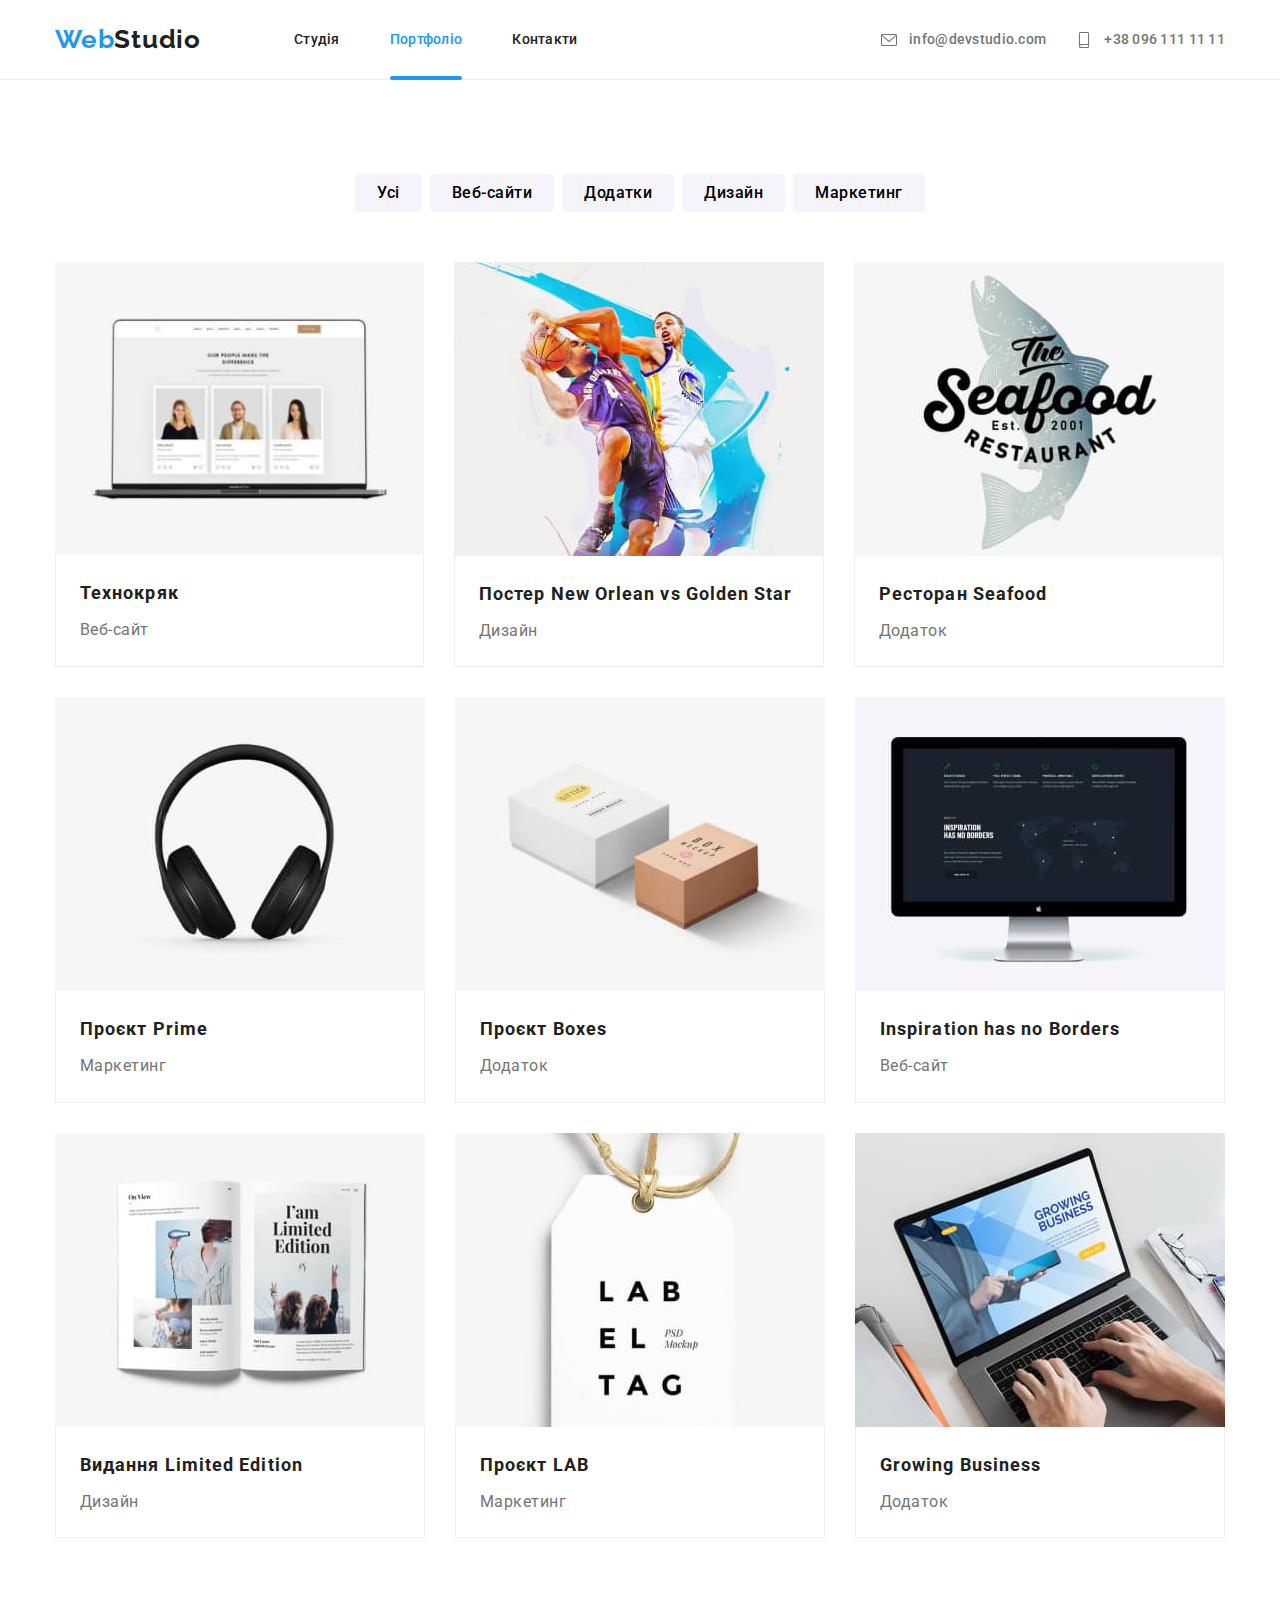
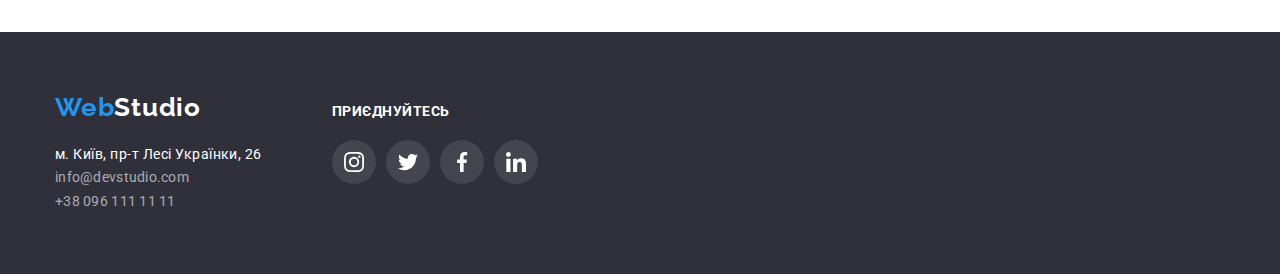
==== commit 7f920e62: "Update after code review" ====
--- a/portfolio.html
+++ b/portfolio.html
@@ -238,15 +238,15 @@
                     href="https://www.google.com/maps/place/GlobalLogic/data=!4m7!3m6!1s0x473add3457831ed7:0x76c75eca488087b6!8m2!3d49.8379832!4d24.0086337!16s%2Fg%2F11h6slklg1!19sChIJ1x6DVzTdOkcRtoeASMpex3Y?authuser=0&hl=uk&rclk=1"
                     target="_blank"
                     rel="noreferrer noopener nofollow"
-                    class="location"
+                    class="footer-location"
                     >м. Київ, пр-т Лесі Українки, 26
                   </a>
                 </li>
                 <li>
-                  <a href="mailto:info@devstudio.com" class="mail">info@devstudio.com</a>
+                  <a href="mailto:info@devstudio.com" class="footer-mail">info@devstudio.com</a>
                 </li>
                 <li>
-                  <a href="tel.+380961111111" class="phone">+38 096 111 11 11</a>
+                  <a href="tel.+380961111111" class="footer-phone">+38 096 111 11 11</a>
                 </li>
               </ul>
             </address>
@@ -287,5 +287,5 @@
         </div>
       </section>
     </footer>
-  </body>
+   </body>
 </html>--- a/css/styles.css
+++ b/css/styles.css
@@ -1,4 +1,3 @@
-
 :root {
   --basic-white: #ffffff;
   --primary-text-color: #757575;
@@ -7,20 +6,18 @@
   --background-white: #f5f5f5;
   --background-grey-buttons: #f5f4fa;
   --background-grey: #2f303a;
-  --header-border-grey: #ECECEC;
-  --portfolio-cards-border:#EEEEEE;
-  --icon-white: rgba(255, 255, 255, 1);
-  --icon-grey: rgba(175, 177, 184, 1);
+  --header-border-grey: #ececec;
+  --portfolio-cards-border: #eeeeee;
+  --icon-grey: #afb1b8;
   --footer-contacts-soft-grey: rgba(255, 255, 255, 0.6);
-  --hero-gradient: linear-gradient(to right,
-      rgba(47, 48, 58, 0.4),
-      rgba(47, 48, 58, 0.4));
+  --hero-gradient: linear-gradient(to right, rgba(47, 48, 58, 0.4), rgba(47, 48, 58, 0.4));
   --social-link-footer: rgba(255, 255, 255, 0.1);
-  --client-box-border: #AFB1B8;
   --about-header-color: rgba(255, 255, 255, 1);
   --about-header-bg-color: rgba(47, 48, 58, 0.8);
   --portf-project-overflow: rgba(33, 150, 243, 0.9);
-  
+  --cubic: cubic-bezier(0.4, 0, 0.2, 1);
+  --exit-button-color: rgba(0, 0, 0, 0.1);
+  --absolute-black: #000000;
 }
 /* --------------------------------Загальне оформлення для сторінки--------------------------------- */
 body {
@@ -65,7 +62,6 @@
 .container-header {
   display: flex;
   align-items: center;
-
 }
 
 .header-navigation {
@@ -89,7 +85,6 @@
   display: block;
   padding-top: 32px;
   padding-bottom: 32px;
-
 
   color: var(--title-text-color);
   text-decoration: none;
@@ -110,28 +105,29 @@
 
 .link {
   position: relative;
-}
-
-.link::after {
-position: absolute;
-
- content: '';
- display: block;
- width: 100%;
- height: 5px;
- left: 0;
- bottom: 0;
- background-color: var(--accent-color);
- opacity: 0;
-
- transition: opacity 250ms cubic-bezier(0.4, 0, 0.2, 1);
-}
-
-.link:hover::after,
-.link:focus::after {
-  opacity: 1;
-
-}
+
+  transition-property: color;
+  transition-duration: 250ms;
+  transition-timing-function: var(--cubic);
+}
+
+.current:after {
+  position: absolute;
+
+  content: "";
+  display: block;
+  width: 100%;
+  height: 4px;
+  left: 0;
+  bottom: -1px;
+  border-radius: 2px;
+  background-color: var(--accent-color);
+
+  transition-property: background-color;
+  transition-duration: 250ms;
+  transition-timing-function: var(--cubic);
+}
+
 /* -------------------------------------------Logo general------------------------------------------------ */
 .logo {
   font-family: Raleway;
@@ -142,7 +138,6 @@
 
   color: var(--accent-color);
   text-decoration-line: none;
-  
 }
 
 .logo-dark {
@@ -152,7 +147,6 @@
 .logo-light {
   color: var(--basic-white);
 }
-
 
 /* -----------------------------------------Header contacts-------------------------------------------- */
 
@@ -173,31 +167,24 @@
 }
 
 .head-contacts .item + .item {
-margin-left: 30px;
+  margin-left: 30px;
 }
 
 .phone,
-.mail,
-.location {
+.mail {
   text-decoration: none;
   font-size: 14px;
   line-height: 1.7;
 }
 
-.location {
-  color: var(--basic-white);
-}
-
-.phone, 
+.phone,
 .mail {
-  color: var(--footer-contacts-soft-grey);
   display: flex;
   column-gap: 12px;
 
   transition-property: color;
   transition-duration: 250ms;
-  transition-timing-function: cubic-bezier(0.4, 0, 0.2, 1);
-  
+  transition-timing-function: var(--cubic);
 }
 
 .phone:hover,
@@ -214,16 +201,15 @@
   fill: var(--accent-color);
 }
 
-
 .mail-icon-header,
 .phone-icon-header {
-  Width: 16px;
-  Height: 16px;
+  width: 16px;
+  height: 16px;
   fill: var(--primary-text-color);
 
   transition-property: fill;
   transition-duration: 250ms;
-  transition-timing-function: cubic-bezier(0.4, 0, 0.2, 1);
+  transition-timing-function: var(--cubic);
 }
 /* ----------------------------------------- hero---------------------------------------------------- */
 
@@ -233,14 +219,12 @@
   text-align: center;
 
   background-color: var(--background-grey);
-  background-image: var(--hero-gradient),
-  url(../images/hero-bg.jpg);
+  background-image: var(--hero-gradient), url(../images/hero-bg.jpg);
   background-repeat: no-repeat;
   background-position: center;
   background-size: cover;
   max-width: 1600px;
   margin: auto;
-
 }
 
 .hero-title {
@@ -273,12 +257,10 @@
 
 /* -----------------------------------General sections block -------------------------------------*/
 
-
 .section {
   padding-top: 94px;
   padding-bottom: 94px;
 }
-
 
 .section .text {
   font-size: 14px;
@@ -309,7 +291,6 @@
   margin: 0;
   margin: 0px;
 }
-
 
 .advantage-name,
 .person-name {
@@ -357,20 +338,19 @@
   width: 270px;
   height: 120px;
   border-radius: 4px;
-  background-color: #F5F4FA;
-  display: flex;
-  justify-content: center;
-  align-items: center;
- 
+  background-color: #f5f4fa;
+  display: flex;
+  justify-content: center;
+  align-items: center;
 }
 
 /* -----------------------------------Section Work (what we do)-------------------------------- */
 .work {
-    display: flex;
-    gap: 30px;
-    padding: 0;
-    margin: 0;
-    margin: 0px
+  display: flex;
+  gap: 30px;
+  padding: 0;
+  margin: 0;
+  margin: 0px;
 }
 
 .work-section {
@@ -388,6 +368,7 @@
 .about-header {
   position: absolute;
   font-size: 14px;
+  font-weight: 700;
   line-height: 1.17;
   text-transform: uppercase;
   text-align: center;
@@ -399,20 +380,19 @@
   bottom: 0px;
   padding-top: 27px;
   padding-bottom: 27px;
- 
 }
 
 /* --------------------------------------Section Team------------------------------ */
 
-.team{
+.team {
   display: flex;
   padding: 0;
   gap: 30px;
-  flex-basis: calc((100% - 90)/4) 
+  flex-basis: calc((100% - 90) / 4);
 }
 
 .team-section {
-background-color: var(--background-grey-buttons);
+  background-color: var(--background-grey-buttons);
 }
 
 .person-list {
@@ -439,7 +419,6 @@
 }
 
 .social-links {
-
   display: flex;
   justify-content: center;
   text-align: center;
@@ -454,7 +433,6 @@
 .social-link-list {
   width: 44px;
   height: 44px;
-
 }
 
 .social-link {
@@ -462,55 +440,47 @@
   width: 100%;
   height: 100%;
   border-radius: 50%;
-  
+
   align-items: center;
   justify-content: center;
 
   transition-property: background-color;
   transition-duration: 250ms;
-  transition-timing-function: cubic-bezier(0.4, 0, 0.2, 1);
-}
-
-.social-link:hover .social-icon ,
+  transition-timing-function: var(--cubic);
+}
+
+.social-link:hover .social-icon,
 .social-link:focus .social-icon {
   fill: var(--basic-white);
- 
-}
-
-.social-link:hover ,
-.social-link:focus  {
+}
+
+.social-link:hover,
+.social-link:focus {
   background-color: var(--accent-color);
-  
-
 }
 .social-icon {
-
-fill: var(--icon-grey);
-
-transition-property: fill;
-transition-duration: 250ms;
-transition-timing-function: cubic-bezier(0.4, 0, 0.2, 1);
-
-}
-
+  fill: var(--icon-grey);
+
+  transition-property: fill;
+  transition-duration: 250ms;
+  transition-timing-function: var(--cubic);
+}
 
 /* --------------------------------------Section clients------------------------------ */
- 
+
 .client-list {
   padding: 0;
   display: flex;
   gap: 30px;
   justify-content: center;
   text-align: center;
-  
-}
-
-.client-box{
+}
+
+.client-box {
   width: 170px;
   height: 92px;
   display: flex;
   align-items: center;
-  
 }
 
 .client-link {
@@ -520,12 +490,12 @@
   justify-content: center;
   align-items: center;
 
-  border: 1px solid var(--client-box-border);
+  border: 1px solid var(--icon-grey);
   border-radius: 4%;
 
   transition-property: border;
   transition-duration: 250ms;
-  transition-timing-function: cubic-bezier(0.4, 0, 0.2, 1);
+  transition-timing-function: var(--cubic);
 }
 
 .client-link:hover .client-icon,
@@ -538,7 +508,6 @@
   border: 1px solid var(--accent-color);
 }
 
-
 .client-icon {
   display: flex;
   align-items: center;
@@ -546,14 +515,13 @@
 
   transition-property: fill;
   transition-duration: 250ms;
-  transition-timing-function: cubic-bezier(0.4, 0, 0.2, 1);
-
+  transition-timing-function: var(--cubic);
 }
 
 /* ---------------------------------------P O R T F O L I O ---------------------------------------*/
 
- .buttons-list .button:hover,
- .buttons-list .button:focus {
+.buttons-list .button:hover,
+.buttons-list .button:focus {
   box-shadow: 0px 3px 1px rgba(0, 0, 0, 0.1), 0px 1px 2px rgba(0, 0, 0, 0.08), 0px 2px 2px rgba(0, 0, 0, 0.12);
 }
 /* general button (hero+portf) */
@@ -571,7 +539,6 @@
   padding: 6px 22px;
   text-align: center;
 
-
   background-color: var(--background-grey-buttons);
   line-height: 1.6;
   letter-spacing: inherit;
@@ -579,9 +546,7 @@
 
   transition-property: color, background-color, box-shadow;
   transition-duration: 250ms;
-  transition-timing-function: cubic-bezier(0.4, 0, 0.2, 1);
-
-  
+  transition-timing-function: var(--cubic);
 }
 
 .buttons-list {
@@ -590,7 +555,6 @@
   padding: 0;
   margin-bottom: 50px;
   gap: 8px;
-
 }
 
 .buttons-list .button:hover,
@@ -599,13 +563,12 @@
   color: var(--basic-white);
 }
 
-
 .project-set {
   display: flex;
   flex-wrap: wrap;
   padding: 0;
   gap: 30px;
-  flex-basis: calc((100% - 60)/3);
+  flex-basis: calc((100% - 60) / 3);
 }
 
 .project-card {
@@ -619,7 +582,6 @@
 }
 
 .project-text-block {
-
   border: 1px solid var(--portfolio-cards-border);
   padding: 20px 24px;
   border-top: none;
@@ -628,26 +590,22 @@
 .project:hover,
 .project:focus {
   box-shadow: 0px 1px 1px rgba(0, 0, 0, 0.12), 0px 4px 4px rgba(0, 0, 0, 0.06), 1px 4px 6px rgba(0, 0, 0, 0.16);
-
 }
 
 .project:hover .project-paragrapf,
-.project:focus .project-paragrapf  {
+.project:focus .project-paragrapf {
   transform: translateY(0%);
-
 }
 
 .project {
   transition-property: box-shadow;
   transition-duration: 250ms;
-  transition-timing-function: cubic-bezier(0.4, 0, 0.2, 1);
-  
+  transition-timing-function: var(--cubic);
 }
 
 .project-overlay {
   position: relative;
   overflow: hidden;
-
 }
 
 .project-paragrapf {
@@ -664,16 +622,15 @@
   padding-top: 63px;
   padding-bottom: 63px;
   padding-left: 24px;
-  padding-right: 24px ;
+  padding-right: 24px;
 
   transform: translateY(100%);
   transition-property: transform;
   transition-duration: 250ms;
-  transition-timing-function: cubic-bezier(0.4, 0, 0.2, 1);
+  transition-timing-function: var(--cubic);
 
   color: var(--about-header-color);
   background-color: var(--portf-project-overflow);
-
 }
 
 /* --------------------------------------Footer--------------------------------------------------- */
@@ -683,19 +640,41 @@
   padding-top: 60px;
   padding-bottom: 60px;
 }
+.footer-location {
+  text-decoration: none;
+  font-size: 14px;
+  line-height: 1.7;
+  color: var(--basic-white);
+}
 
 .footer-contacts {
   display: flex;
   flex-direction: column;
-  gap: 9px;
+  column-gap: 9px;
   padding-left: 0;
   margin-top: 20px;
 
   font-style: normal;
 }
 
-
-
+.footer-mail,
+.footer-phone {
+  font-weight: 400;
+  line-height: 1.14;
+  letter-spacing: 0.02em;
+  color: var(--primary-text-color);
+
+  text-decoration: none;
+  font-size: 14px;
+  line-height: 1.7;
+
+  color: var(--footer-contacts-soft-grey);
+  display: flex;
+
+  transition-property: color;
+  transition-duration: 250ms;
+  transition-timing-function: var(--cubic);
+}
 
 .container-footer {
   display: flex;
@@ -703,20 +682,14 @@
   align-items: baseline;
 }
 
-.social-info-footer {
-  display: flex;
-  flex-direction: column;
-  justify-content: center;
-}
-
 .ul-list {
-display: flex;
-justify-content: center;
-gap: 10px;
+  display: flex;
+  justify-content: center;
+  gap: 10px;
 }
 
 .follow-header {
-  
+  font-weight: 700;
   margin-bottom: 20px;
   margin-left: 0px;
   text-transform: uppercase;
@@ -731,7 +704,7 @@
   align-items: center;
   text-align: center;
   gap: 10px;
-  
+
   padding: 0;
   padding-left: 0px;
   padding-right: 0px;
@@ -741,8 +714,6 @@
 .social-link-footer {
   width: 44px;
   height: 44px;
-  
-
 }
 /* посилання на соцмережі */
 .only-link {
@@ -752,27 +723,24 @@
   border-radius: 50%;
   background-color: var(--social-link-footer);
   border-radius: 50%;
-  
+
   align-items: center;
   justify-content: center;
   text-decoration: none;
 
   transition-property: background-color;
   transition-duration: 250ms;
-  transition-timing-function: cubic-bezier(0.4, 0, 0.2, 1);
-
+  transition-timing-function: var(--cubic);
 }
 
 .only-link:hover .social-icon-footer,
 .only-link:focus .social-icon-footer {
   fill: var(--basic-white);
-
 }
 
 .only-link:hover,
 .only-link:focus {
   background-color: var(--accent-color);
-
 }
 
 .social-icon-footer {
@@ -781,11 +749,11 @@
   align-items: center;
   width: 20px;
   height: 20px;
-  fill: var(--icon-white);
+  fill: var(--basic-white);
 
   transition-property: fill;
   transition-duration: 250ms;
-  transition-timing-function: cubic-bezier(0.4, 0, 0.2, 1);
+  transition-timing-function: var(--cubic);
 }
 
 .backdrop {
@@ -794,6 +762,10 @@
   width: 100%;
   height: 100%;
   background-color: rgba(0, 0, 0, 0.2);
+
+  transition-property: opacity, visibility;
+  transition-duration: 250ms;
+  transition-timing-function: cubic-bezier(0.4, 0, 0.2, 1);
 }
 
 .modal {
@@ -802,32 +774,47 @@
   position: absolute;
   top: 50%;
   left: 50%;
-  transform: translate(-50%, -50%);
-
+  transform: translate(-50%, -50%) scale(1);
+  transition: transform 250ms cubic-bezier(0.4, 0, 0.2, 1);
 
   background-color: rgba(255, 255, 255, 1);
   box-shadow: 0px 1px 3px rgba(0, 0, 0, 0.12), 0px 1px 1px rgba(0, 0, 0, 0.14), 0px 2px 1px rgba(0, 0, 0, 0.2);
   border-radius: 4px;
 }
 
-.modal-close {
-  position: absolute;
-  right: 10px;
-  top: 10px;
-
-  width: 30px;
-  height: 30px;
-  border: 1px solid tomato;
-  border-radius: 50%;
-  background-color: #ffffff;
-
-  transition-property: fill;
-  transition-duration: 250ms;
-  transition-timing-function: cubic-bezier(0.4, 0, 0.2, 1);
+.backdrop.is-hidden .modal {
+  transform: translate(-50%, -50%) scaleY(0);
 }
 
 .is-hidden {
   opacity: 0;
   visibility: hidden;
   pointer-events: none;
-}+}
+
+.modal-exit {
+  position: absolute;
+  right: 8px;
+  top: 8px;
+  display: flex;
+  justify-content: center;
+  align-items: center;
+
+  width: 30px;
+  height: 30px;
+  border: 1px solid var(--exit-button-color);
+  border-radius: 50%;
+  cursor: pointer;
+  background-color: #ffffff;
+
+  transition-property: fill;
+  transition-duration: 250ms;
+  transition-timing-function: var(--cubic);
+}
+
+.icon-exit {
+  position: absolute;
+  fill: var(--absolute-black);
+  width: 18px;
+  height: 18px;
+}
